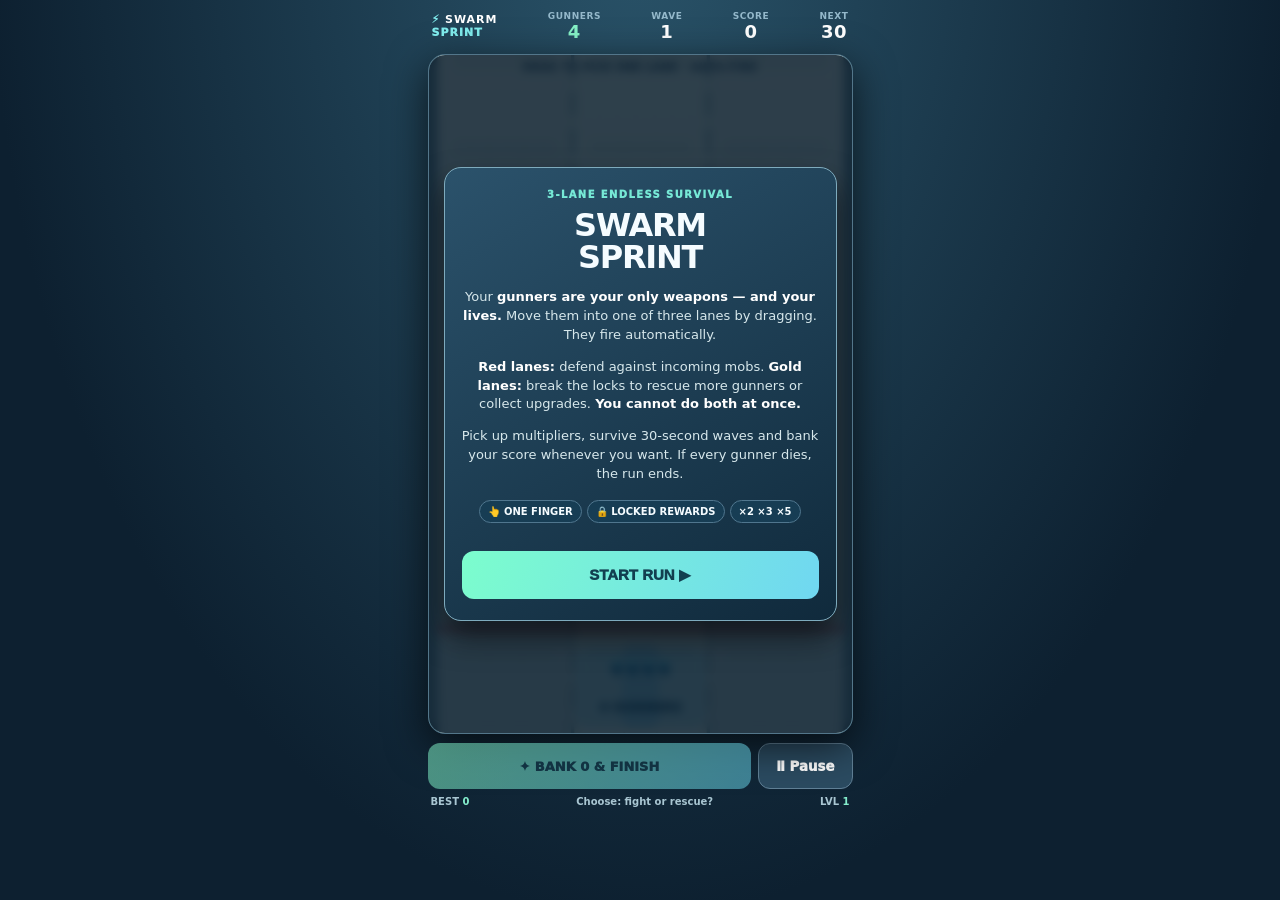
==== index.html @ 71e07d9d "Add Swarm Sprint browser game" ====
<!doctype html><html lang="en"><head><meta charset="utf-8"><meta name="viewport" content="width=device-width,initial-scale=1,viewport-fit=cover,maximum-scale=1,user-scalable=no"><meta name="theme-color" content="#112b3b"><meta name="apple-mobile-web-app-capable" content="yes"><title>Swarm Sprint — Gunner Rush</title><style>
*{box-sizing:border-box;-webkit-tap-highlight-color:transparent}html,body{margin:0;background:#0d2030;color:#f5fcff;font-family:system-ui,-apple-system,sans-serif;overscroll-behavior:none}body{min-height:100dvh;background:radial-gradient(ellipse at 50% -10%,#2a546a,#0d2030 72%)}#app{width:min(100%,435px,calc((100dvh - 156px)*.64));min-width:270px;margin:auto;padding:env(safe-area-inset-top,0px) 5px max(8px,env(safe-area-inset-bottom,0px))}header{display:flex;align-items:center;justify-content:space-between;gap:6px;min-height:54px;padding:4px}header .logo{font-size:11px;letter-spacing:.09em;font-weight:1000;line-height:1.15;color:#80edee}header .logo b{color:white}.stat{font-size:9px;font-weight:900;text-align:center;color:#95b9cb;letter-spacing:.06em}.stat b{display:block;font-size:18px;color:#fff;line-height:1.2;font-variant-numeric:tabular-nums}#count{color:#86f2c7}.frame{position:relative;aspect-ratio:400/640;border-radius:17px;overflow:hidden;box-shadow:0 12px 40px #000a;border:1px solid #53768a}canvas{display:block;width:100%;height:100%;touch-action:none;cursor:crosshair}.hint{pointer-events:none;position:absolute;left:0;right:0;top:7px;text-align:center;font-size:10px;color:#18455d;font-weight:1000;letter-spacing:.07em;text-shadow:0 1px 3px #effffb}.toast{position:absolute;pointer-events:none;top:29%;left:4%;width:92%;text-align:center;font-weight:1000;font-size:21px;color:#fff;text-shadow:0 3px 9px #173b4b;opacity:0;transform:translateY(8px);transition:opacity .2s,transform .2s}.toast.on{opacity:1;transform:translateY(0)}.toast small{display:block;font-size:10px;color:#f1ffe3;letter-spacing:.07em;margin-top:5px}.buttons{display:flex;gap:7px;margin-top:9px}.buttons button{font-family:inherit;min-height:46px;border:0;border-radius:12px;font-weight:1000;cursor:pointer;touch-action:manipulation}#bank{flex:1;background:linear-gradient(100deg,#87ffcf,#6bd9ee);color:#154252;font-size:13px}#bank:disabled{opacity:.5}#pause{padding:0 17px;background:#2b4b61;color:#fff;border:1px solid #608096}.bottom{display:flex;justify-content:space-between;align-items:center;font-size:10px;color:#a9c6d2;font-weight:800;padding:7px 3px}.bottom b{color:#85eecd}.bottom span:nth-child(2){max-width:57%;overflow:hidden;white-space:nowrap;text-overflow:ellipsis}.modal{position:absolute;inset:0;display:flex;align-items:center;justify-content:center;padding:15px;background:#091a2ad4;backdrop-filter:blur(5px);-webkit-backdrop-filter:blur(5px);z-index:4}.modal.hidden{display:none}.panel{background:linear-gradient(150deg,#2b526b,#102a3c);padding:21px 17px;border:1px solid #7eabbd;border-radius:17px;text-align:center;box-shadow:0 16px 30px #0008;width:100%}.panel .overline{font-size:10px;font-weight:1000;letter-spacing:.14em;color:#76e9d6}.panel h1{font-size:32px;line-height:1;margin:9px 0 15px;letter-spacing:-.04em}.panel p{font-size:13px;line-height:1.45;color:#d7e8ec}.panel strong{color:#fff}.panel .scorebig{font-size:29px;font-weight:1000;color:#ffdf8e}.primary{margin-top:12px;width:100%;border:0;border-radius:12px;min-height:48px;background:linear-gradient(110deg,#7cfdcd,#70d7f1);color:#123f50;font-weight:1000;font-size:15px;cursor:pointer}.secondary{background:#38566b;color:white;border:1px solid #7896ad}.pills{display:flex;gap:5px;justify-content:center;flex-wrap:wrap;margin:16px 0}.pills span{background:#173d54;border:1px solid #50768e;border-radius:15px;padding:5px 8px;font-size:10px;font-weight:900} @media(max-height:730px){header{min-height:43px}.buttons button{min-height:39px}.buttons{margin-top:6px}.bottom{padding:4px}}
</style></head><body><main id="app"><header><div class="logo">⚡ <b>SWARM</b><br>SPRINT</div><div class="stat">GUNNERS<b id="count">4</b></div><div class="stat">WAVE<b id="wave">1</b></div><div class="stat">SCORE<b id="score">0</b></div><div class="stat">NEXT<b id="timer">30</b></div></header><div class="frame"><canvas id="game" width="800" height="1280" aria-label="Three-lane survival game. Drag left and right to select a lane; your gunners fire automatically."></canvas><div class="hint">DRAG TO PICK ONE LANE · AUTO-FIRE</div><div class="toast" id="toast"></div><div class="modal" id="modal"><div class="panel" id="panel"><div class="overline">3-LANE ENDLESS SURVIVAL</div><h1>SWARM<br>SPRINT</h1><p>Your <strong>gunners are your only weapons — and your lives.</strong> Move them into one of three lanes by dragging. They fire automatically.</p><p><strong>Red lanes:</strong> defend against incoming mobs. <strong>Gold lanes:</strong> break the locks to rescue more gunners or collect upgrades. <strong>You cannot do both at once.</strong></p><p>Pick up multipliers, survive 30-second waves and bank your score whenever you want. If every gunner dies, the run ends.</p><div class="pills"><span>👆 ONE FINGER</span><span>🔒 LOCKED REWARDS</span><span>×2 ×3 ×5</span></div><button class="primary" id="start">START RUN ▶</button></div></div></div><div class="buttons"><button id="bank" disabled>✦ BANK & FINISH</button><button id="pause">Ⅱ Pause</button></div><div class="bottom"><span>BEST <b id="best">0</b></span><span id="msg">Choose: fight or rescue?</span><span>LVL <b id="level">1</b></span></div></main><script>
(()=>{'use strict';
const W=400,H=640,edges=[8,136,264,392],centres=[72,200,328],limit=1150,c=document.getElementById('game'),g=c.getContext('2d',{alpha:false});const $=id=>document.getElementById(id);const ui={count:$('count'),wave:$('wave'),score:$('score'),timer:$('timer'),bank:$('bank'),pause:$('pause'),modal:$('modal'),panel:$('panel'),toast:$('toast'),best:$('best'),level:$('level'),msg:$('msg')};const rnd=(a,b)=>a+Math.random()*(b-a),integer=(a,b)=>Math.floor(rnd(a,b+1)),clamp=(x,a,b)=>Math.max(a,Math.min(b,x)),fmt=n=>Math.floor(n).toLocaleString('en-GB');
let state='menu',wave=1,time=0,runTime=0,score=0,best=0,gunners=4,lane=1,sub=1,gunX=200,fire=.35,fireClock=0,spawnClock=0,gateClock=0,displayClock=0,toastClock=0,scroll=0,kills=0,rescued=0,pickups=0,level=1,damage=1,shots=1,speed=235,sequence=0;
let bullets=[],enemies=[],events=[],gates=[],particles=[],floating=[];const rewardTypes=['gunners','rapid','twin','power','speed'];
try{best=Number(localStorage.getItem('swarm-gunner-highscore'))||0}catch(_){}ui.best.textContent=fmt(best);
function hud(){ui.count.textContent=gunners;ui.wave.textContent=wave;ui.score.textContent=fmt(score);ui.timer.textContent=Math.max(0,Math.ceil(30-time));ui.level.textContent=level;ui.bank.disabled=!['playing','paused'].includes(state);ui.bank.textContent='✦ BANK '+fmt(score)+' & FINISH'}
function save(){if(score>best){best=score;ui.best.textContent=fmt(best);try{localStorage.setItem('swarm-gunner-highscore',best)}catch(_){}}}
function modal(over,title,description,buttons){ui.modal.classList.remove('hidden');ui.panel.innerHTML='<div class="overline">'+over+'</div><h1>'+title+'</h1>'+description+buttons}
function announce(a,b){ui.toast.innerHTML=a+'<small>'+b+'</small>';ui.toast.classList.add('on');toastClock=2.0}
function burst(x,y,col,n){for(let i=0;i<n&&particles.length<320;i++)particles.push({x,y,vx:rnd(-90,90),vy:rnd(-80,35),life:rnd(.2,.6),col,r:rnd(2,4)})}
function float(x,y,text,col){floating.push({x,y,text,col,life:1})}
function launch(){state='playing';wave=1;time=0;runTime=0;score=0;gunners=4;lane=1;sub=1;gunX=200;fire=.35;fireClock=0;spawnClock=2.2;gateClock=4.5;displayClock=0;scroll=0;toastClock=0;kills=0;rescued=0;pickups=0;level=1;damage=1;shots=1;speed=235;sequence=0;bullets=[];enemies=[];events=[];gates=[];particles=[];floating=[];ui.msg.textContent='Choose: fight or rescue?';ui.pause.textContent='Ⅱ Pause';ui.toast.classList.remove('on');ui.modal.classList.add('hidden');spawnEvent(0,'enemy',88);spawnEvent(1,'gunners',45);spawnEvent(2,'upgrade',65);hud()}
function spawnEvent(l,type,y=-94){if(events.some(e=>!e.dead&&e.lane===l&&e.y<290&&e.y>-180))return false;let hp=0,count=0,power='';if(type==='enemy'){count=integer(12,18)+Math.floor(wave*2.1);hp=count}else if(type==='gunners'){hp=9+wave*2.8;count=integer(2,4)}else{hp=12+wave*3.2;power=rewardTypes[integer(1,4)]}const e={id:++sequence,lane:l,type,y,vel:type==='enemy'?49+wave*2.9:35+wave*1.5,hp,maxHp:hp,count,power,dead:false};events.push(e);if(type==='enemy'){for(let i=0;i<count;i++){const cols=5,x=clamp(centres[l]+(i%cols-2)*19+rnd(-3,3),edges[l]+12,edges[l+1]-12);enemies.push({event:e,x,y:y-Math.floor(i/cols)*13,phase:rnd(0,6.28),dead:false})}}return true}
function spawnGate(){gates.push({y:-36,vals:[2,3,5].sort(()=>Math.random()-.5),speed:41,id:++sequence})}
function firing(){const n=Math.min(15,gunners)*shots;for(let i=0;i<n&&bullets.length<limit;i++){const x=clamp(gunX+(i%5-2)*8+rnd(-4,4),edges[lane]+10,edges[lane+1]-10);bullets.push({x,y:555+Math.floor(i/5)*3,last:558,lane,speed:speed*rnd(.95,1.07),damage,gate:-1,dead:false,r:rnd(2.7,3.6)})}}
function defeat(e){e.dead=true;score+=e.type==='enemy'?e.count*12:200;burst(centres[e.lane],e.y,e.type==='enemy'?'#ff8191':'#ffe495',19);if(e.type==='enemy'){kills+=e.count;announce('LANE CLEARED','+'+fmt(e.count*12)+' POINTS')}else if(e.type==='gunners'){let gain=Math.min(e.count,24-gunners);gunners+=gain;rescued+=gain;announce('+'+gain+' GUNNERS','MORE FIREPOWER · MORE LIVES');float(centres[e.lane],e.y,'+'+gain+' GUNNERS','#fff0a5')}else{pickups++;level++;if(e.power==='rapid')fire=Math.max(.12,fire*.82);if(e.power==='twin')shots=Math.min(3,shots+1);if(e.power==='power')damage=Math.min(5,damage+1);if(e.power==='speed')speed=Math.min(350,speed+27);announce('UPGRADE UNLOCKED',e.power.toUpperCase());float(centres[e.lane],e.y,e.power.toUpperCase(),'#fff0a5')}enemies=enemies.filter(x=>x.event!==e);hud()}
function breach(e){e.dead=true;if(e.type==='enemy'){gunners=Math.max(0,gunners-1);burst(centres[e.lane],541,'#ff6174',18);float(centres[e.lane],527,'−1 GUNNER','#ff455e');announce('GUNNER LOST','DEFEND THE RED LANES');ui.msg.textContent='An enemy mob broke through!';if(!gunners){lose();return}}else{ui.msg.textContent='Missed '+(e.type==='gunners'?'a gunner rescue':'an upgrade')+'!'}hud()}
function lose(){state='lost';save();hud();modal('ALL GUNNERS DEFEATED','GAME OVER','<p>Wave <strong>'+wave+'</strong> · <strong>'+fmt(kills)+'</strong> enemies defeated · <strong>'+rescued+'</strong> gunners rescued.</p><div class="scorebig">'+fmt(score)+' POINTS</div>','<button class="primary" id="retry">TRY AGAIN ↻</button>');$('retry').onclick=launch}
function cash(){if(state!=='playing'&&state!=='paused')return;state='banked';save();hud();ui.pause.textContent='Ⅱ Pause';modal('RUN COMPLETED','CASHED OUT','<p>Wave <strong>'+wave+'</strong> · <strong>'+gunners+'</strong> gunners survived · <strong>'+rescued+'</strong> rescued · <strong>'+pickups+'</strong> upgrades.</p><div class="scorebig">'+fmt(score)+' POINTS</div>','<button class="primary" id="retry">PLAY AGAIN ↻</button>');$('retry').onclick=launch}
function pause(){if(state==='playing'){state='paused';ui.pause.textContent='▶ Resume';modal('GAME PAUSED','PAUSED','<p>Select just <strong>one main lane</strong>. Red lanes contain enemies; gold lanes contain either gunners or upgrades. The two other lanes are ignored until you switch.</p>','<button class="primary" id="resume">RESUME ▶</button><button class="primary secondary" id="cash">BANK & FINISH</button>');$('resume').onclick=pause;$('cash').onclick=cash}else if(state==='paused'){state='playing';ui.pause.textContent='Ⅱ Pause';ui.modal.classList.add('hidden')}}
function tick(dt){if(toastClock>0){toastClock-=dt;if(toastClock<=0)ui.toast.classList.remove('on')}if(state!=='playing')return;runTime+=dt;time+=dt;scroll=(scroll+dt*53)%80;if(time>=30){time-=30;wave++;score+=wave*100;announce('WAVE '+wave,'HARDER CROWDS AHEAD')}gunX+=(aimX()-gunX)*Math.min(1,dt*18);fireClock-=dt;while(fireClock<=0){firing();fireClock+=fire}spawnClock-=dt;if(spawnClock<0){let candidates=[0,1,2].filter(l=>!events.some(e=>!e.dead&&e.lane===l&&e.y<370));if(candidates.length){let l=candidates[integer(0,candidates.length-1)];let redChance=Math.min(.68,.43+wave*.02);spawnEvent(l,Math.random()<redChance?'enemy':Math.random()<.56?'gunners':'upgrade')}spawnClock+=Math.max(1.45,3.1-wave*.085)}gateClock-=dt;if(gateClock<0){spawnGate();gateClock+=rnd(7.5,10)}for(const gate of gates)gate.y+=gate.speed*dt;gates=gates.filter(x=>x.y<526);
for(const e of events){if(e.dead)continue;e.y+=e.vel*dt;if(e.type==='enemy'){for(const en of enemies)if(en.event===e){const ix=en.event._idx||0;en.y+=e.vel*dt;en.x+=Math.sin(runTime*2+en.phase)*dt*4}}if(e.y>540){breach(e);if(state!=='playing')return}}
const born=[];for(const b of bullets){if(b.dead)continue;b.last=b.y;b.y-=b.speed*dt;if(b.y<0){b.dead=true;continue}let target=null;for(const e of events){if(e.dead||e.lane!==b.lane||e.y>=b.y||b.y-e.y>165)continue;if(!target||e.y>target.y)target=e}if(target){const offset=target.type==='enemy'?0:(sub-1)*9;b.x+=clamp(centres[b.lane]+offset-b.x,-145*dt,145*dt)}b.x=clamp(b.x,edges[b.lane]+10,edges[b.lane+1]-10);
for(const gate of gates){if(b.gate===gate.id)continue;if(b.last>=gate.y-8&&b.y<=gate.y+8){b.gate=gate.id;let n=gate.vals[b.lane];for(let k=1;k<n&&bullets.length+born.length<limit;k++)born.push({x:clamp(b.x+rnd(-17,17),edges[b.lane]+10,edges[b.lane+1]-10),y:b.y+rnd(-3,3),last:b.last,lane:b.lane,speed:b.speed*rnd(.96,1.05),damage:b.damage,gate:gate.id,dead:false,r:rnd(2.7,3.6)});score+=n-1}}
if(!target||Math.abs(target.y-b.y)>15)continue;target.hp-=b.damage;b.dead=true;if(Math.random()<.28)burst(b.x,b.y,target.type==='enemy'?'#f97b8c':'#f8df85',2);if(target.hp<=0)defeat(target)}if(born.length)bullets.push(...born);bullets=bullets.filter(b=>!b.dead);events=events.filter(e=>!e.dead);enemies=enemies.filter(e=>!e.event.dead);for(const p of particles){p.x+=p.vx*dt;p.y+=p.vy*dt;p.vy+=100*dt;p.life-=dt}particles=particles.filter(p=>p.life>0);for(const f of floating){f.y-=dt*25;f.life-=dt*.75}floating=floating.filter(f=>f.life>0);displayClock-=dt;if(displayClock<0){displayClock=.13;hud()}}
function aimX(){return edges[lane]+18+(sub+.5)*(edges[lane+1]-edges[lane]-36)/3}function rr(x,y,w,h,r){g.beginPath();g.roundRect(x,y,w,h,r)}function person(x,y,r,body,head){g.fillStyle='#183f4b23';g.beginPath();g.ellipse(x+1,y+r+2,r*1.1,r*.5,0,0,Math.PI*2);g.fill();g.fillStyle=body;g.beginPath();g.ellipse(x,y+1,r*.82,r*1.12,0,0,Math.PI*2);g.fill();g.fillStyle=head;g.beginPath();g.arc(x,y-r*.75,r*.66,0,Math.PI*2);g.fill()}
function draw(){g.setTransform(2,0,0,2,0,0);let grad=g.createLinearGradient(0,0,0,H);grad.addColorStop(0,'#d2eee2');grad.addColorStop(1,'#8ebdc1');g.fillStyle=grad;g.fillRect(0,0,W,H);g.fillStyle='#608994';g.fillRect(0,0,8,H);g.fillRect(392,0,8,H);for(let l=0;l<3;l++){let left=edges[l],right=edges[l+1];g.fillStyle=l===lane?'#edfff4cc':'#fffef966';g.fillRect(left+1,0,right-left-2,H);g.fillStyle='#7eaaa51e';for(let y=-80+scroll;y<H;y+=80){rr(left+15,y,right-left-30,13,6);g.fill()}g.lineWidth=1;g.strokeStyle='#89b4b25b';g.setLineDash([4,9]);for(let s=1;s<3;s++){let x=left+18+s*(right-left-36)/3;g.beginPath();g.moveTo(x,80);g.lineTo(x,H);g.stroke()}g.setLineDash([])}g.setLineDash([22,13]);g.lineDashOffset=-scroll;g.strokeStyle='#79a5ad';g.lineWidth=3;for(const x of [136,264]){g.beginPath();g.moveTo(x,0);g.lineTo(x,H);g.stroke()}g.setLineDash([]);
for(const gate of gates)for(let l=0;l<3;l++){let x=edges[l]+6,w=edges[l+1]-edges[l]-12,val=gate.vals[l];g.fillStyle=val>=5?'#eabc62bf':val===3?'#a6a1dfb8':'#74c5e5b9';g.strokeStyle=val>=5?'#bb8942':'#4e91c0';g.lineWidth=2;rr(x,gate.y-18,w,36,7);g.fill();g.stroke();g.fillStyle='#1c5567';g.font='1000 21px system-ui';g.textAlign='center';g.textBaseline='middle';g.fillText('×'+val,centres[l],gate.y+1)}
for(const e of events){if(e.type==='enemy'){g.fillStyle='#a9325240';rr(edges[e.lane]+7,e.y-24,edges[e.lane+1]-edges[e.lane]-14,31,9);g.fill();g.textAlign='center';g.textBaseline='middle';g.fillStyle='#a72e4d';g.font='1000 13px system-ui';g.fillText('RED MOB · '+Math.max(0,Math.ceil(e.hp)),centres[e.lane],e.y-16);for(const enemy of enemies)if(enemy.event===e)person(enemy.x,enemy.y,4.2,'#cf3d5c','#ffaba8')}else{const x=edges[e.lane]+5,w=edges[e.lane+1]-edges[e.lane]-10;g.fillStyle=e.type==='gunners'?'#295b68e8':'#665578ec';g.strokeStyle='#edbd6a';g.lineWidth=3;rr(x,e.y-36,w,75,10);g.fill();g.stroke();g.font='1000 12px system-ui';g.fillStyle='#ffe7a2';g.textAlign='center';g.textBaseline='middle';g.fillText(e.type==='gunners'?'🔒 +'+e.count+' GUNNERS':'🔒 UPGRADE',centres[e.lane],e.y-20);g.fillStyle='#eff9f6';g.font='900 10px system-ui';g.fillText(e.type==='gunners'?'RECRUIT YOUR TEAM':e.power.toUpperCase()+' BOOST',centres[e.lane],e.y-3);g.fillStyle='#183947';rr(x+7,e.y+20,w-14,8,5);g.fill();g.fillStyle='#79f1cb';rr(x+7,e.y+20,(w-14)*clamp(e.hp/e.maxHp,0,1),8,5);g.fill()}}
for(const b of bullets)person(b.x,b.y,b.r,'#227bc6','#9ae8ff');g.fillStyle='#ca526270';g.fillRect(8,537,384,9);g.fillStyle='#9d344d';g.font='1000 10px system-ui';g.textAlign='center';g.fillText('BREAKTHROUGH = LOSE A GUNNER',200,527);
let x=aimX();g.fillStyle='#50bde24c';rr(edges[lane]+3,559,edges[lane+1]-edges[lane]-6,75,9);g.fill();g.fillStyle='#37a8df4a';rr(x-17,556,34,79,9);g.fill();for(let i=0;i<Math.min(15,gunners);i++){let col=i%5,row=Math.floor(i/5),n=Math.min(5,gunners-row*5);person(gunX+(col-(n-1)/2)*15,577+row*16,6,'#1378a9','#8af1ff')}g.textAlign='center';g.textBaseline='middle';g.font='1000 12px system-ui';g.fillStyle='#12506e';g.fillText(gunners+' GUNNERS',gunX,617);for(const p of particles){g.globalAlpha=clamp(p.life/.6,0,1);g.fillStyle=p.col;g.beginPath();g.arc(p.x,p.y,p.r,0,Math.PI*2);g.fill()}g.globalAlpha=1;for(const f of floating){g.globalAlpha=clamp(f.life,0,1);g.font='1000 13px system-ui';g.textAlign='center';g.fillStyle=f.col;g.shadowColor='#25546b';g.shadowBlur=5;g.fillText(f.text,f.x,f.y);g.shadowBlur=0}g.globalAlpha=1}
let last=0;function frame(now){let dt=Math.min(.04,Math.max(0,(now-last)/1000||.016));last=now;tick(dt);draw();requestAnimationFrame(frame)}requestAnimationFrame(frame);function touch(e){if(state!=='playing')return;let r=c.getBoundingClientRect(),x=clamp((e.clientX-r.left)*W/r.width,0,W-1);lane=x<136?0:x<264?1:2;sub=clamp(Math.floor((x-edges[lane]-18)/((edges[lane+1]-edges[lane]-36)/3)),0,2)}c.addEventListener('pointerdown',e=>{if(state!=='playing')return;c.setPointerCapture(e.pointerId);touch(e);e.preventDefault()});c.addEventListener('pointermove',e=>{if(e.buttons||e.pointerType==='touch')touch(e)});c.addEventListener('touchmove',e=>{if(state==='playing')e.preventDefault()},{passive:false});window.addEventListener('keydown',e=>{if(state!=='playing')return;let i=lane*3+sub;if(e.key==='ArrowLeft')i=Math.max(0,i-1);else if(e.key==='ArrowRight')i=Math.min(8,i+1);else if(e.key==='Escape'){pause();return}else return;lane=Math.floor(i/3);sub=i%3;e.preventDefault()});$('start').onclick=launch;ui.bank.onclick=cash;ui.pause.onclick=pause;hud();draw();window.__swarmInspect=()=>({state,wave,score,gunners,lane,sub,enemies:enemies.length,events:events.map(e=>({type:e.type,lane:e.lane,hp:e.hp})),rescued,pickups});})();
</script></body></html>
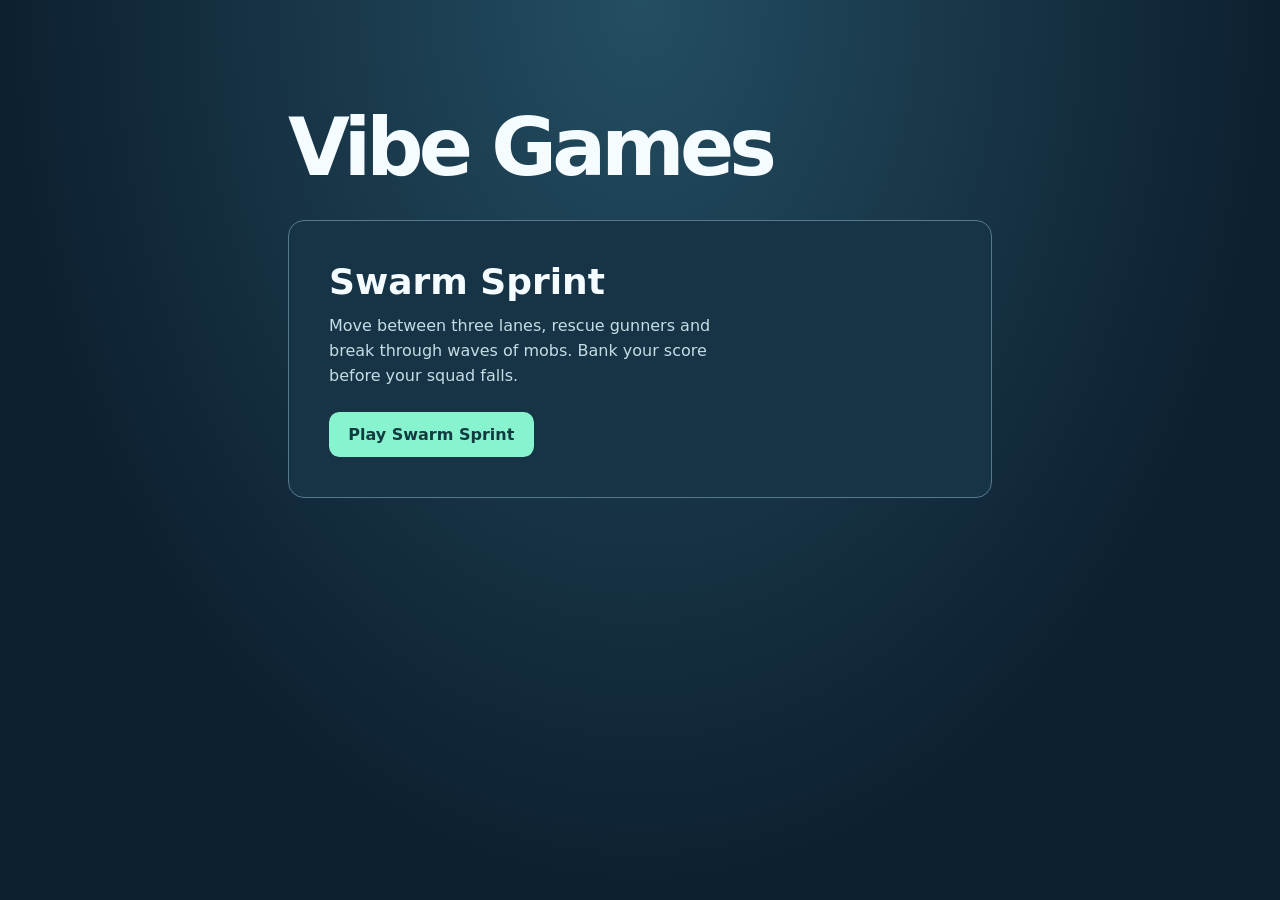
==== commit 36059d1d: "Rebalance Swarm Sprint and add games landing page" ====
--- a/index.html
+++ b/index.html
@@ -1,36 +1,37 @@
-<!doctype html><html lang="en"><head><meta charset="utf-8"><meta name="viewport" content="width=device-width,initial-scale=1,viewport-fit=cover,maximum-scale=1,user-scalable=no"><meta name="theme-color" content="#112b3b"><meta name="apple-mobile-web-app-capable" content="yes"><title>Swarm Sprint — Gunner Rush</title><style>
-*{box-sizing:border-box;-webkit-tap-highlight-color:transparent}html,body{margin:0;background:#0d2030;color:#f5fcff;font-family:system-ui,-apple-system,sans-serif;overscroll-behavior:none}body{min-height:100dvh;background:radial-gradient(ellipse at 50% -10%,#2a546a,#0d2030 72%)}#app{width:min(100%,435px,calc((100dvh - 156px)*.64));min-width:270px;margin:auto;padding:env(safe-area-inset-top,0px) 5px max(8px,env(safe-area-inset-bottom,0px))}header{display:flex;align-items:center;justify-content:space-between;gap:6px;min-height:54px;padding:4px}header .logo{font-size:11px;letter-spacing:.09em;font-weight:1000;line-height:1.15;color:#80edee}header .logo b{color:white}.stat{font-size:9px;font-weight:900;text-align:center;color:#95b9cb;letter-spacing:.06em}.stat b{display:block;font-size:18px;color:#fff;line-height:1.2;font-variant-numeric:tabular-nums}#count{color:#86f2c7}.frame{position:relative;aspect-ratio:400/640;border-radius:17px;overflow:hidden;box-shadow:0 12px 40px #000a;border:1px solid #53768a}canvas{display:block;width:100%;height:100%;touch-action:none;cursor:crosshair}.hint{pointer-events:none;position:absolute;left:0;right:0;top:7px;text-align:center;font-size:10px;color:#18455d;font-weight:1000;letter-spacing:.07em;text-shadow:0 1px 3px #effffb}.toast{position:absolute;pointer-events:none;top:29%;left:4%;width:92%;text-align:center;font-weight:1000;font-size:21px;color:#fff;text-shadow:0 3px 9px #173b4b;opacity:0;transform:translateY(8px);transition:opacity .2s,transform .2s}.toast.on{opacity:1;transform:translateY(0)}.toast small{display:block;font-size:10px;color:#f1ffe3;letter-spacing:.07em;margin-top:5px}.buttons{display:flex;gap:7px;margin-top:9px}.buttons button{font-family:inherit;min-height:46px;border:0;border-radius:12px;font-weight:1000;cursor:pointer;touch-action:manipulation}#bank{flex:1;background:linear-gradient(100deg,#87ffcf,#6bd9ee);color:#154252;font-size:13px}#bank:disabled{opacity:.5}#pause{padding:0 17px;background:#2b4b61;color:#fff;border:1px solid #608096}.bottom{display:flex;justify-content:space-between;align-items:center;font-size:10px;color:#a9c6d2;font-weight:800;padding:7px 3px}.bottom b{color:#85eecd}.bottom span:nth-child(2){max-width:57%;overflow:hidden;white-space:nowrap;text-overflow:ellipsis}.modal{position:absolute;inset:0;display:flex;align-items:center;justify-content:center;padding:15px;background:#091a2ad4;backdrop-filter:blur(5px);-webkit-backdrop-filter:blur(5px);z-index:4}.modal.hidden{display:none}.panel{background:linear-gradient(150deg,#2b526b,#102a3c);padding:21px 17px;border:1px solid #7eabbd;border-radius:17px;text-align:center;box-shadow:0 16px 30px #0008;width:100%}.panel .overline{font-size:10px;font-weight:1000;letter-spacing:.14em;color:#76e9d6}.panel h1{font-size:32px;line-height:1;margin:9px 0 15px;letter-spacing:-.04em}.panel p{font-size:13px;line-height:1.45;color:#d7e8ec}.panel strong{color:#fff}.panel .scorebig{font-size:29px;font-weight:1000;color:#ffdf8e}.primary{margin-top:12px;width:100%;border:0;border-radius:12px;min-height:48px;background:linear-gradient(110deg,#7cfdcd,#70d7f1);color:#123f50;font-weight:1000;font-size:15px;cursor:pointer}.secondary{background:#38566b;color:white;border:1px solid #7896ad}.pills{display:flex;gap:5px;justify-content:center;flex-wrap:wrap;margin:16px 0}.pills span{background:#173d54;border:1px solid #50768e;border-radius:15px;padding:5px 8px;font-size:10px;font-weight:900} @media(max-height:730px){header{min-height:43px}.buttons button{min-height:39px}.buttons{margin-top:6px}.bottom{padding:4px}}
-</style></head><body><main id="app"><header><div class="logo">⚡ <b>SWARM</b><br>SPRINT</div><div class="stat">GUNNERS<b id="count">4</b></div><div class="stat">WAVE<b id="wave">1</b></div><div class="stat">SCORE<b id="score">0</b></div><div class="stat">NEXT<b id="timer">30</b></div></header><div class="frame"><canvas id="game" width="800" height="1280" aria-label="Three-lane survival game. Drag left and right to select a lane; your gunners fire automatically."></canvas><div class="hint">DRAG TO PICK ONE LANE · AUTO-FIRE</div><div class="toast" id="toast"></div><div class="modal" id="modal"><div class="panel" id="panel"><div class="overline">3-LANE ENDLESS SURVIVAL</div><h1>SWARM<br>SPRINT</h1><p>Your <strong>gunners are your only weapons — and your lives.</strong> Move them into one of three lanes by dragging. They fire automatically.</p><p><strong>Red lanes:</strong> defend against incoming mobs. <strong>Gold lanes:</strong> break the locks to rescue more gunners or collect upgrades. <strong>You cannot do both at once.</strong></p><p>Pick up multipliers, survive 30-second waves and bank your score whenever you want. If every gunner dies, the run ends.</p><div class="pills"><span>👆 ONE FINGER</span><span>🔒 LOCKED REWARDS</span><span>×2 ×3 ×5</span></div><button class="primary" id="start">START RUN ▶</button></div></div></div><div class="buttons"><button id="bank" disabled>✦ BANK & FINISH</button><button id="pause">Ⅱ Pause</button></div><div class="bottom"><span>BEST <b id="best">0</b></span><span id="msg">Choose: fight or rescue?</span><span>LVL <b id="level">1</b></span></div></main><script>
-(()=>{'use strict';
-const W=400,H=640,edges=[8,136,264,392],centres=[72,200,328],limit=1150,c=document.getElementById('game'),g=c.getContext('2d',{alpha:false});const $=id=>document.getElementById(id);const ui={count:$('count'),wave:$('wave'),score:$('score'),timer:$('timer'),bank:$('bank'),pause:$('pause'),modal:$('modal'),panel:$('panel'),toast:$('toast'),best:$('best'),level:$('level'),msg:$('msg')};const rnd=(a,b)=>a+Math.random()*(b-a),integer=(a,b)=>Math.floor(rnd(a,b+1)),clamp=(x,a,b)=>Math.max(a,Math.min(b,x)),fmt=n=>Math.floor(n).toLocaleString('en-GB');
-let state='menu',wave=1,time=0,runTime=0,score=0,best=0,gunners=4,lane=1,sub=1,gunX=200,fire=.35,fireClock=0,spawnClock=0,gateClock=0,displayClock=0,toastClock=0,scroll=0,kills=0,rescued=0,pickups=0,level=1,damage=1,shots=1,speed=235,sequence=0;
-let bullets=[],enemies=[],events=[],gates=[],particles=[],floating=[];const rewardTypes=['gunners','rapid','twin','power','speed'];
-try{best=Number(localStorage.getItem('swarm-gunner-highscore'))||0}catch(_){}ui.best.textContent=fmt(best);
-function hud(){ui.count.textContent=gunners;ui.wave.textContent=wave;ui.score.textContent=fmt(score);ui.timer.textContent=Math.max(0,Math.ceil(30-time));ui.level.textContent=level;ui.bank.disabled=!['playing','paused'].includes(state);ui.bank.textContent='✦ BANK '+fmt(score)+' & FINISH'}
-function save(){if(score>best){best=score;ui.best.textContent=fmt(best);try{localStorage.setItem('swarm-gunner-highscore',best)}catch(_){}}}
-function modal(over,title,description,buttons){ui.modal.classList.remove('hidden');ui.panel.innerHTML='<div class="overline">'+over+'</div><h1>'+title+'</h1>'+description+buttons}
-function announce(a,b){ui.toast.innerHTML=a+'<small>'+b+'</small>';ui.toast.classList.add('on');toastClock=2.0}
-function burst(x,y,col,n){for(let i=0;i<n&&particles.length<320;i++)particles.push({x,y,vx:rnd(-90,90),vy:rnd(-80,35),life:rnd(.2,.6),col,r:rnd(2,4)})}
-function float(x,y,text,col){floating.push({x,y,text,col,life:1})}
-function launch(){state='playing';wave=1;time=0;runTime=0;score=0;gunners=4;lane=1;sub=1;gunX=200;fire=.35;fireClock=0;spawnClock=2.2;gateClock=4.5;displayClock=0;scroll=0;toastClock=0;kills=0;rescued=0;pickups=0;level=1;damage=1;shots=1;speed=235;sequence=0;bullets=[];enemies=[];events=[];gates=[];particles=[];floating=[];ui.msg.textContent='Choose: fight or rescue?';ui.pause.textContent='Ⅱ Pause';ui.toast.classList.remove('on');ui.modal.classList.add('hidden');spawnEvent(0,'enemy',88);spawnEvent(1,'gunners',45);spawnEvent(2,'upgrade',65);hud()}
-function spawnEvent(l,type,y=-94){if(events.some(e=>!e.dead&&e.lane===l&&e.y<290&&e.y>-180))return false;let hp=0,count=0,power='';if(type==='enemy'){count=integer(12,18)+Math.floor(wave*2.1);hp=count}else if(type==='gunners'){hp=9+wave*2.8;count=integer(2,4)}else{hp=12+wave*3.2;power=rewardTypes[integer(1,4)]}const e={id:++sequence,lane:l,type,y,vel:type==='enemy'?49+wave*2.9:35+wave*1.5,hp,maxHp:hp,count,power,dead:false};events.push(e);if(type==='enemy'){for(let i=0;i<count;i++){const cols=5,x=clamp(centres[l]+(i%cols-2)*19+rnd(-3,3),edges[l]+12,edges[l+1]-12);enemies.push({event:e,x,y:y-Math.floor(i/cols)*13,phase:rnd(0,6.28),dead:false})}}return true}
-function spawnGate(){gates.push({y:-36,vals:[2,3,5].sort(()=>Math.random()-.5),speed:41,id:++sequence})}
-function firing(){const n=Math.min(15,gunners)*shots;for(let i=0;i<n&&bullets.length<limit;i++){const x=clamp(gunX+(i%5-2)*8+rnd(-4,4),edges[lane]+10,edges[lane+1]-10);bullets.push({x,y:555+Math.floor(i/5)*3,last:558,lane,speed:speed*rnd(.95,1.07),damage,gate:-1,dead:false,r:rnd(2.7,3.6)})}}
-function defeat(e){e.dead=true;score+=e.type==='enemy'?e.count*12:200;burst(centres[e.lane],e.y,e.type==='enemy'?'#ff8191':'#ffe495',19);if(e.type==='enemy'){kills+=e.count;announce('LANE CLEARED','+'+fmt(e.count*12)+' POINTS')}else if(e.type==='gunners'){let gain=Math.min(e.count,24-gunners);gunners+=gain;rescued+=gain;announce('+'+gain+' GUNNERS','MORE FIREPOWER · MORE LIVES');float(centres[e.lane],e.y,'+'+gain+' GUNNERS','#fff0a5')}else{pickups++;level++;if(e.power==='rapid')fire=Math.max(.12,fire*.82);if(e.power==='twin')shots=Math.min(3,shots+1);if(e.power==='power')damage=Math.min(5,damage+1);if(e.power==='speed')speed=Math.min(350,speed+27);announce('UPGRADE UNLOCKED',e.power.toUpperCase());float(centres[e.lane],e.y,e.power.toUpperCase(),'#fff0a5')}enemies=enemies.filter(x=>x.event!==e);hud()}
-function breach(e){e.dead=true;if(e.type==='enemy'){gunners=Math.max(0,gunners-1);burst(centres[e.lane],541,'#ff6174',18);float(centres[e.lane],527,'−1 GUNNER','#ff455e');announce('GUNNER LOST','DEFEND THE RED LANES');ui.msg.textContent='An enemy mob broke through!';if(!gunners){lose();return}}else{ui.msg.textContent='Missed '+(e.type==='gunners'?'a gunner rescue':'an upgrade')+'!'}hud()}
-function lose(){state='lost';save();hud();modal('ALL GUNNERS DEFEATED','GAME OVER','<p>Wave <strong>'+wave+'</strong> · <strong>'+fmt(kills)+'</strong> enemies defeated · <strong>'+rescued+'</strong> gunners rescued.</p><div class="scorebig">'+fmt(score)+' POINTS</div>','<button class="primary" id="retry">TRY AGAIN ↻</button>');$('retry').onclick=launch}
-function cash(){if(state!=='playing'&&state!=='paused')return;state='banked';save();hud();ui.pause.textContent='Ⅱ Pause';modal('RUN COMPLETED','CASHED OUT','<p>Wave <strong>'+wave+'</strong> · <strong>'+gunners+'</strong> gunners survived · <strong>'+rescued+'</strong> rescued · <strong>'+pickups+'</strong> upgrades.</p><div class="scorebig">'+fmt(score)+' POINTS</div>','<button class="primary" id="retry">PLAY AGAIN ↻</button>');$('retry').onclick=launch}
-function pause(){if(state==='playing'){state='paused';ui.pause.textContent='▶ Resume';modal('GAME PAUSED','PAUSED','<p>Select just <strong>one main lane</strong>. Red lanes contain enemies; gold lanes contain either gunners or upgrades. The two other lanes are ignored until you switch.</p>','<button class="primary" id="resume">RESUME ▶</button><button class="primary secondary" id="cash">BANK & FINISH</button>');$('resume').onclick=pause;$('cash').onclick=cash}else if(state==='paused'){state='playing';ui.pause.textContent='Ⅱ Pause';ui.modal.classList.add('hidden')}}
-function tick(dt){if(toastClock>0){toastClock-=dt;if(toastClock<=0)ui.toast.classList.remove('on')}if(state!=='playing')return;runTime+=dt;time+=dt;scroll=(scroll+dt*53)%80;if(time>=30){time-=30;wave++;score+=wave*100;announce('WAVE '+wave,'HARDER CROWDS AHEAD')}gunX+=(aimX()-gunX)*Math.min(1,dt*18);fireClock-=dt;while(fireClock<=0){firing();fireClock+=fire}spawnClock-=dt;if(spawnClock<0){let candidates=[0,1,2].filter(l=>!events.some(e=>!e.dead&&e.lane===l&&e.y<370));if(candidates.length){let l=candidates[integer(0,candidates.length-1)];let redChance=Math.min(.68,.43+wave*.02);spawnEvent(l,Math.random()<redChance?'enemy':Math.random()<.56?'gunners':'upgrade')}spawnClock+=Math.max(1.45,3.1-wave*.085)}gateClock-=dt;if(gateClock<0){spawnGate();gateClock+=rnd(7.5,10)}for(const gate of gates)gate.y+=gate.speed*dt;gates=gates.filter(x=>x.y<526);
-for(const e of events){if(e.dead)continue;e.y+=e.vel*dt;if(e.type==='enemy'){for(const en of enemies)if(en.event===e){const ix=en.event._idx||0;en.y+=e.vel*dt;en.x+=Math.sin(runTime*2+en.phase)*dt*4}}if(e.y>540){breach(e);if(state!=='playing')return}}
-const born=[];for(const b of bullets){if(b.dead)continue;b.last=b.y;b.y-=b.speed*dt;if(b.y<0){b.dead=true;continue}let target=null;for(const e of events){if(e.dead||e.lane!==b.lane||e.y>=b.y||b.y-e.y>165)continue;if(!target||e.y>target.y)target=e}if(target){const offset=target.type==='enemy'?0:(sub-1)*9;b.x+=clamp(centres[b.lane]+offset-b.x,-145*dt,145*dt)}b.x=clamp(b.x,edges[b.lane]+10,edges[b.lane+1]-10);
-for(const gate of gates){if(b.gate===gate.id)continue;if(b.last>=gate.y-8&&b.y<=gate.y+8){b.gate=gate.id;let n=gate.vals[b.lane];for(let k=1;k<n&&bullets.length+born.length<limit;k++)born.push({x:clamp(b.x+rnd(-17,17),edges[b.lane]+10,edges[b.lane+1]-10),y:b.y+rnd(-3,3),last:b.last,lane:b.lane,speed:b.speed*rnd(.96,1.05),damage:b.damage,gate:gate.id,dead:false,r:rnd(2.7,3.6)});score+=n-1}}
-if(!target||Math.abs(target.y-b.y)>15)continue;target.hp-=b.damage;b.dead=true;if(Math.random()<.28)burst(b.x,b.y,target.type==='enemy'?'#f97b8c':'#f8df85',2);if(target.hp<=0)defeat(target)}if(born.length)bullets.push(...born);bullets=bullets.filter(b=>!b.dead);events=events.filter(e=>!e.dead);enemies=enemies.filter(e=>!e.event.dead);for(const p of particles){p.x+=p.vx*dt;p.y+=p.vy*dt;p.vy+=100*dt;p.life-=dt}particles=particles.filter(p=>p.life>0);for(const f of floating){f.y-=dt*25;f.life-=dt*.75}floating=floating.filter(f=>f.life>0);displayClock-=dt;if(displayClock<0){displayClock=.13;hud()}}
-function aimX(){return edges[lane]+18+(sub+.5)*(edges[lane+1]-edges[lane]-36)/3}function rr(x,y,w,h,r){g.beginPath();g.roundRect(x,y,w,h,r)}function person(x,y,r,body,head){g.fillStyle='#183f4b23';g.beginPath();g.ellipse(x+1,y+r+2,r*1.1,r*.5,0,0,Math.PI*2);g.fill();g.fillStyle=body;g.beginPath();g.ellipse(x,y+1,r*.82,r*1.12,0,0,Math.PI*2);g.fill();g.fillStyle=head;g.beginPath();g.arc(x,y-r*.75,r*.66,0,Math.PI*2);g.fill()}
-function draw(){g.setTransform(2,0,0,2,0,0);let grad=g.createLinearGradient(0,0,0,H);grad.addColorStop(0,'#d2eee2');grad.addColorStop(1,'#8ebdc1');g.fillStyle=grad;g.fillRect(0,0,W,H);g.fillStyle='#608994';g.fillRect(0,0,8,H);g.fillRect(392,0,8,H);for(let l=0;l<3;l++){let left=edges[l],right=edges[l+1];g.fillStyle=l===lane?'#edfff4cc':'#fffef966';g.fillRect(left+1,0,right-left-2,H);g.fillStyle='#7eaaa51e';for(let y=-80+scroll;y<H;y+=80){rr(left+15,y,right-left-30,13,6);g.fill()}g.lineWidth=1;g.strokeStyle='#89b4b25b';g.setLineDash([4,9]);for(let s=1;s<3;s++){let x=left+18+s*(right-left-36)/3;g.beginPath();g.moveTo(x,80);g.lineTo(x,H);g.stroke()}g.setLineDash([])}g.setLineDash([22,13]);g.lineDashOffset=-scroll;g.strokeStyle='#79a5ad';g.lineWidth=3;for(const x of [136,264]){g.beginPath();g.moveTo(x,0);g.lineTo(x,H);g.stroke()}g.setLineDash([]);
-for(const gate of gates)for(let l=0;l<3;l++){let x=edges[l]+6,w=edges[l+1]-edges[l]-12,val=gate.vals[l];g.fillStyle=val>=5?'#eabc62bf':val===3?'#a6a1dfb8':'#74c5e5b9';g.strokeStyle=val>=5?'#bb8942':'#4e91c0';g.lineWidth=2;rr(x,gate.y-18,w,36,7);g.fill();g.stroke();g.fillStyle='#1c5567';g.font='1000 21px system-ui';g.textAlign='center';g.textBaseline='middle';g.fillText('×'+val,centres[l],gate.y+1)}
-for(const e of events){if(e.type==='enemy'){g.fillStyle='#a9325240';rr(edges[e.lane]+7,e.y-24,edges[e.lane+1]-edges[e.lane]-14,31,9);g.fill();g.textAlign='center';g.textBaseline='middle';g.fillStyle='#a72e4d';g.font='1000 13px system-ui';g.fillText('RED MOB · '+Math.max(0,Math.ceil(e.hp)),centres[e.lane],e.y-16);for(const enemy of enemies)if(enemy.event===e)person(enemy.x,enemy.y,4.2,'#cf3d5c','#ffaba8')}else{const x=edges[e.lane]+5,w=edges[e.lane+1]-edges[e.lane]-10;g.fillStyle=e.type==='gunners'?'#295b68e8':'#665578ec';g.strokeStyle='#edbd6a';g.lineWidth=3;rr(x,e.y-36,w,75,10);g.fill();g.stroke();g.font='1000 12px system-ui';g.fillStyle='#ffe7a2';g.textAlign='center';g.textBaseline='middle';g.fillText(e.type==='gunners'?'🔒 +'+e.count+' GUNNERS':'🔒 UPGRADE',centres[e.lane],e.y-20);g.fillStyle='#eff9f6';g.font='900 10px system-ui';g.fillText(e.type==='gunners'?'RECRUIT YOUR TEAM':e.power.toUpperCase()+' BOOST',centres[e.lane],e.y-3);g.fillStyle='#183947';rr(x+7,e.y+20,w-14,8,5);g.fill();g.fillStyle='#79f1cb';rr(x+7,e.y+20,(w-14)*clamp(e.hp/e.maxHp,0,1),8,5);g.fill()}}
-for(const b of bullets)person(b.x,b.y,b.r,'#227bc6','#9ae8ff');g.fillStyle='#ca526270';g.fillRect(8,537,384,9);g.fillStyle='#9d344d';g.font='1000 10px system-ui';g.textAlign='center';g.fillText('BREAKTHROUGH = LOSE A GUNNER',200,527);
-let x=aimX();g.fillStyle='#50bde24c';rr(edges[lane]+3,559,edges[lane+1]-edges[lane]-6,75,9);g.fill();g.fillStyle='#37a8df4a';rr(x-17,556,34,79,9);g.fill();for(let i=0;i<Math.min(15,gunners);i++){let col=i%5,row=Math.floor(i/5),n=Math.min(5,gunners-row*5);person(gunX+(col-(n-1)/2)*15,577+row*16,6,'#1378a9','#8af1ff')}g.textAlign='center';g.textBaseline='middle';g.font='1000 12px system-ui';g.fillStyle='#12506e';g.fillText(gunners+' GUNNERS',gunX,617);for(const p of particles){g.globalAlpha=clamp(p.life/.6,0,1);g.fillStyle=p.col;g.beginPath();g.arc(p.x,p.y,p.r,0,Math.PI*2);g.fill()}g.globalAlpha=1;for(const f of floating){g.globalAlpha=clamp(f.life,0,1);g.font='1000 13px system-ui';g.textAlign='center';g.fillStyle=f.col;g.shadowColor='#25546b';g.shadowBlur=5;g.fillText(f.text,f.x,f.y);g.shadowBlur=0}g.globalAlpha=1}
-let last=0;function frame(now){let dt=Math.min(.04,Math.max(0,(now-last)/1000||.016));last=now;tick(dt);draw();requestAnimationFrame(frame)}requestAnimationFrame(frame);function touch(e){if(state!=='playing')return;let r=c.getBoundingClientRect(),x=clamp((e.clientX-r.left)*W/r.width,0,W-1);lane=x<136?0:x<264?1:2;sub=clamp(Math.floor((x-edges[lane]-18)/((edges[lane+1]-edges[lane]-36)/3)),0,2)}c.addEventListener('pointerdown',e=>{if(state!=='playing')return;c.setPointerCapture(e.pointerId);touch(e);e.preventDefault()});c.addEventListener('pointermove',e=>{if(e.buttons||e.pointerType==='touch')touch(e)});c.addEventListener('touchmove',e=>{if(state==='playing')e.preventDefault()},{passive:false});window.addEventListener('keydown',e=>{if(state!=='playing')return;let i=lane*3+sub;if(e.key==='ArrowLeft')i=Math.max(0,i-1);else if(e.key==='ArrowRight')i=Math.min(8,i+1);else if(e.key==='Escape'){pause();return}else return;lane=Math.floor(i/3);sub=i%3;e.preventDefault()});$('start').onclick=launch;ui.bank.onclick=cash;ui.pause.onclick=pause;hud();draw();window.__swarmInspect=()=>({state,wave,score,gunners,lane,sub,enemies:enemies.length,events:events.map(e=>({type:e.type,lane:e.lane,hp:e.hp})),rescued,pickups});})();
-</script></body></html>
+<!doctype html>
+<html lang="en">
+<head>
+<meta charset="utf-8">
+<meta name="viewport" content="width=device-width, initial-scale=1">
+<meta name="theme-color" content="#0d2030">
+<title>Vibe Games</title>
+<style>
+* { box-sizing: border-box; }
+body {
+  margin: 0;
+  min-height: 100vh;
+  background: radial-gradient(ellipse at 50% 0, #244e62, #0d2030 70%);
+  color: #f5fcff;
+  font-family: system-ui, sans-serif;
+}
+main { width: min(100% - 2rem, 44rem); margin: 0 auto; padding: clamp(3rem, 12vh, 8rem) 0; }
+h1 { font-size: clamp(2.5rem, 9vw, 5rem); line-height: 1; letter-spacing: -.06em; margin: 0 0 2rem; }
+article { background: #173447; border: 1px solid #547a8b; border-radius: 1rem; padding: clamp(1.25rem, 5vw, 2.5rem); }
+h2 { margin: 0; font-size: clamp(1.5rem, 5vw, 2.25rem); }
+p { color: #c5dce5; line-height: 1.55; margin: .75rem 0 1.5rem; max-width: 38ch; }
+a { display: inline-block; background: #87f4cf; color: #123b40; border-radius: .65rem; padding: .8rem 1.2rem; font-weight: 750; text-decoration: none; }
+a:hover { background: #b4ffe6; }
+a:focus-visible { outline: 3px solid white; outline-offset: 4px; }
+</style>
+</head>
+<body>
+<main>
+  <h1>Vibe Games</h1>
+  <article>
+    <h2>Swarm Sprint</h2>
+    <p>Move between three lanes, rescue gunners and break through waves of mobs. Bank your score before your squad falls.</p>
+    <a href="./swarm-sprint/">Play Swarm Sprint</a>
+  </article>
+</main>
+</body>
+</html>
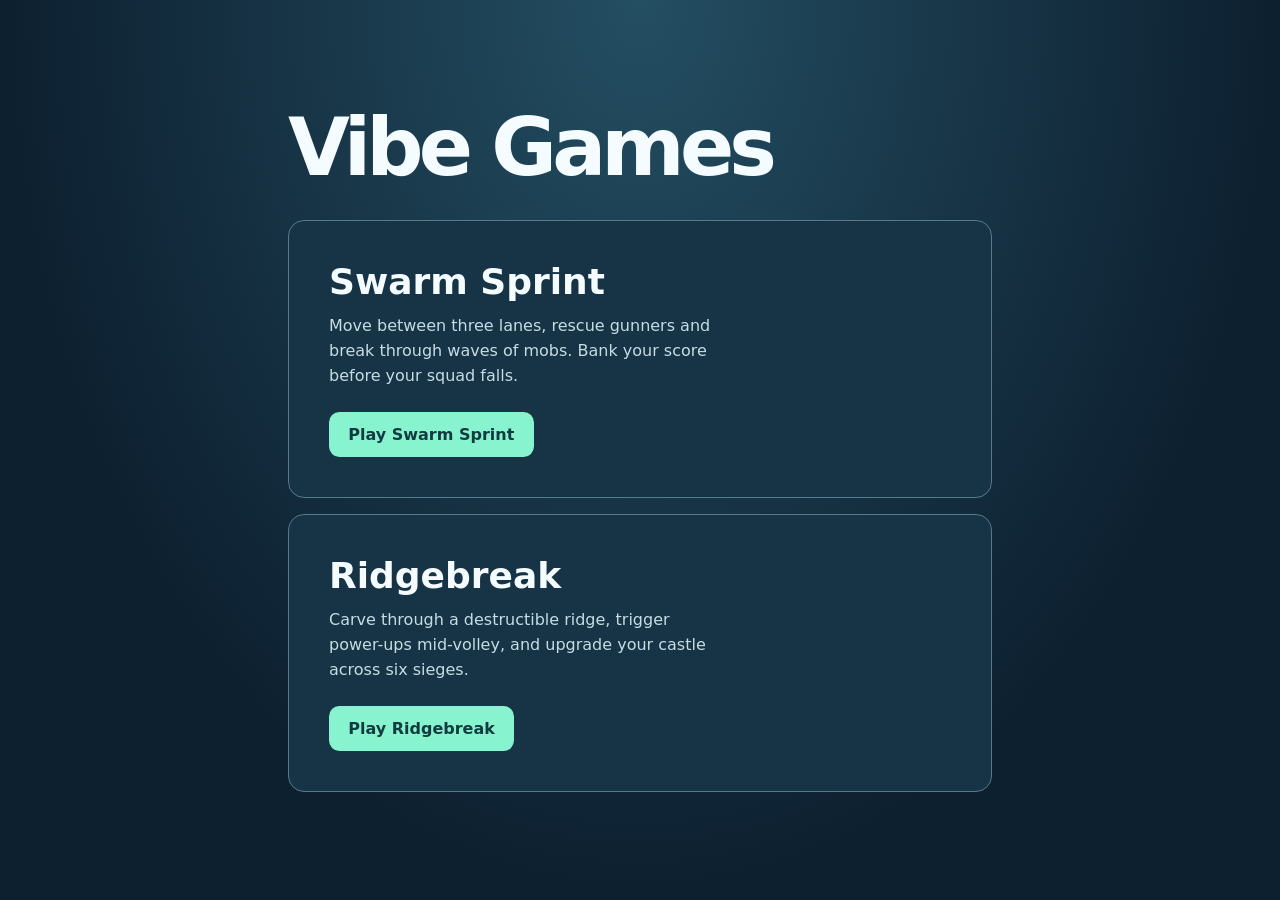
==== commit 6e962d0c: "Add Ridgebreak to Vibe Games" ====
--- a/index.html
+++ b/index.html
@@ -17,6 +17,7 @@
 main { width: min(100% - 2rem, 44rem); margin: 0 auto; padding: clamp(3rem, 12vh, 8rem) 0; }
 h1 { font-size: clamp(2.5rem, 9vw, 5rem); line-height: 1; letter-spacing: -.06em; margin: 0 0 2rem; }
 article { background: #173447; border: 1px solid #547a8b; border-radius: 1rem; padding: clamp(1.25rem, 5vw, 2.5rem); }
+article + article { margin-top: 1rem; }
 h2 { margin: 0; font-size: clamp(1.5rem, 5vw, 2.25rem); }
 p { color: #c5dce5; line-height: 1.55; margin: .75rem 0 1.5rem; max-width: 38ch; }
 a { display: inline-block; background: #87f4cf; color: #123b40; border-radius: .65rem; padding: .8rem 1.2rem; font-weight: 750; text-decoration: none; }
@@ -32,6 +33,11 @@
     <p>Move between three lanes, rescue gunners and break through waves of mobs. Bank your score before your squad falls.</p>
     <a href="./swarm-sprint/">Play Swarm Sprint</a>
   </article>
+  <article>
+    <h2>Ridgebreak</h2>
+    <p>Carve through a destructible ridge, trigger power-ups mid-volley, and upgrade your castle across six sieges.</p>
+    <a href="./ridgebreak/">Play Ridgebreak</a>
+  </article>
 </main>
 </body>
 </html>
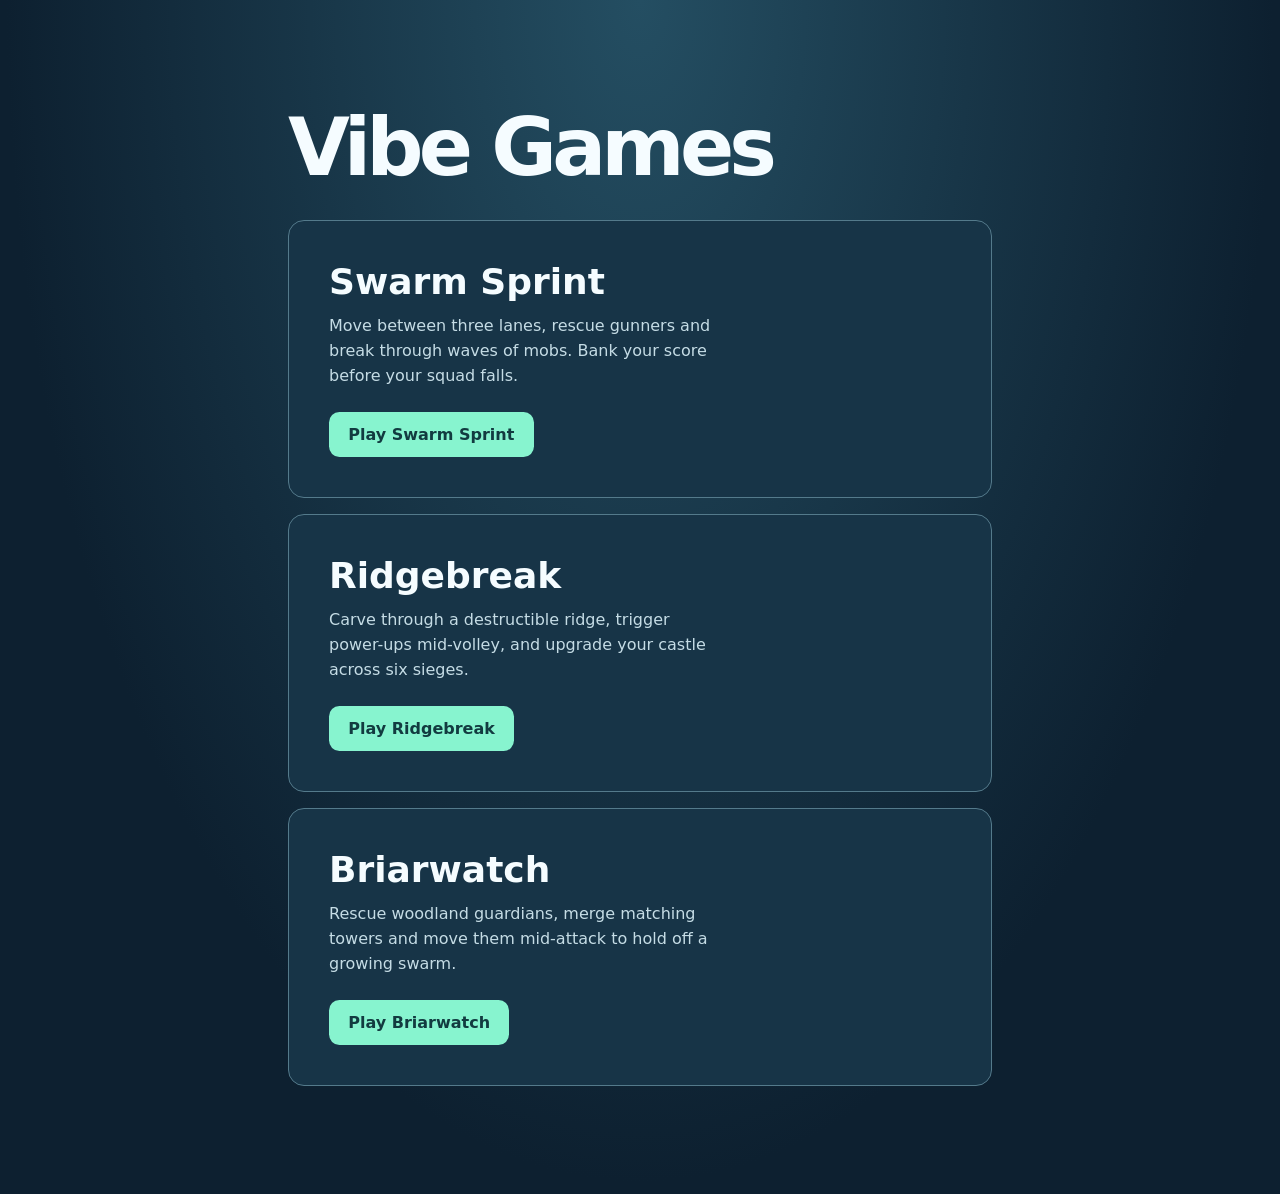
==== commit 63c78e8d: "Add Briarwatch to Vibe Games" ====
--- a/index.html
+++ b/index.html
@@ -38,6 +38,11 @@
     <p>Carve through a destructible ridge, trigger power-ups mid-volley, and upgrade your castle across six sieges.</p>
     <a href="./ridgebreak/">Play Ridgebreak</a>
   </article>
+  <article>
+    <h2>Briarwatch</h2>
+    <p>Rescue woodland guardians, merge matching towers and move them mid-attack to hold off a growing swarm.</p>
+    <a href="./briarwatch/">Play Briarwatch</a>
+  </article>
 </main>
 </body>
 </html>
